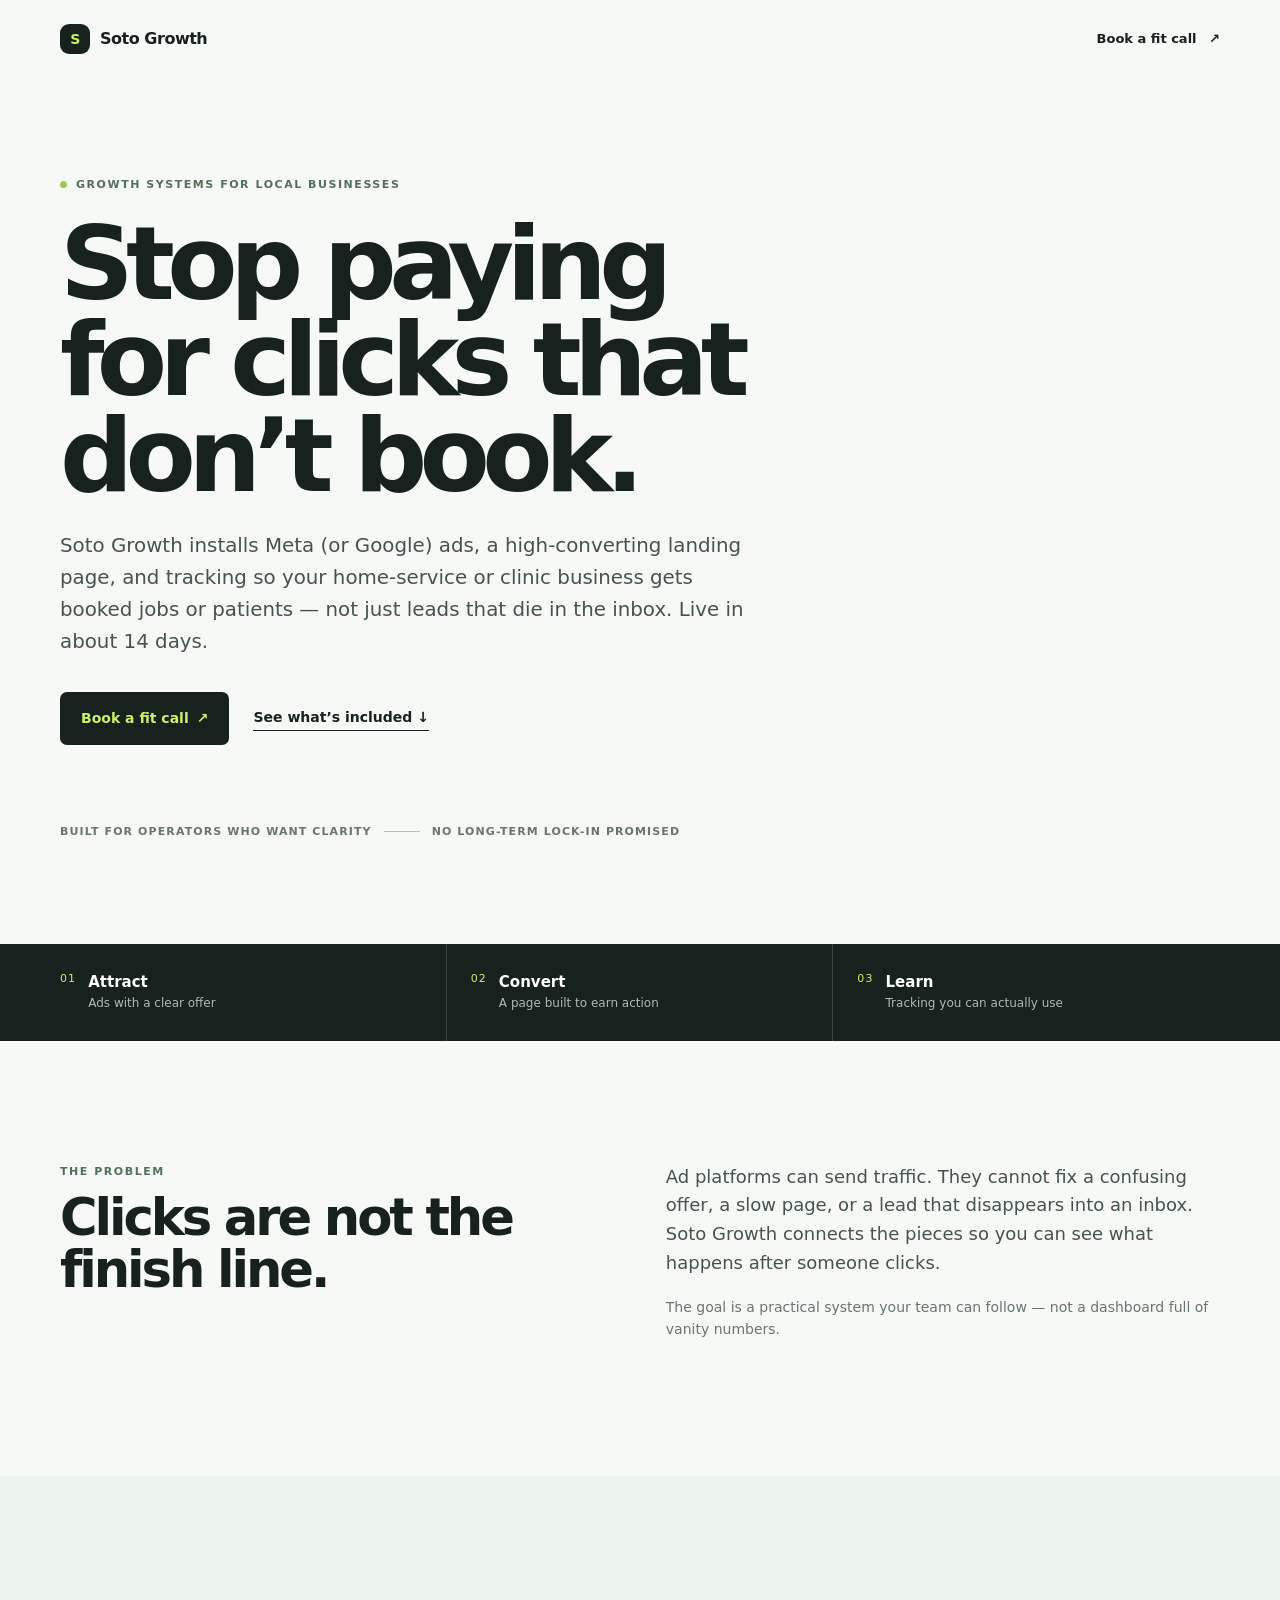
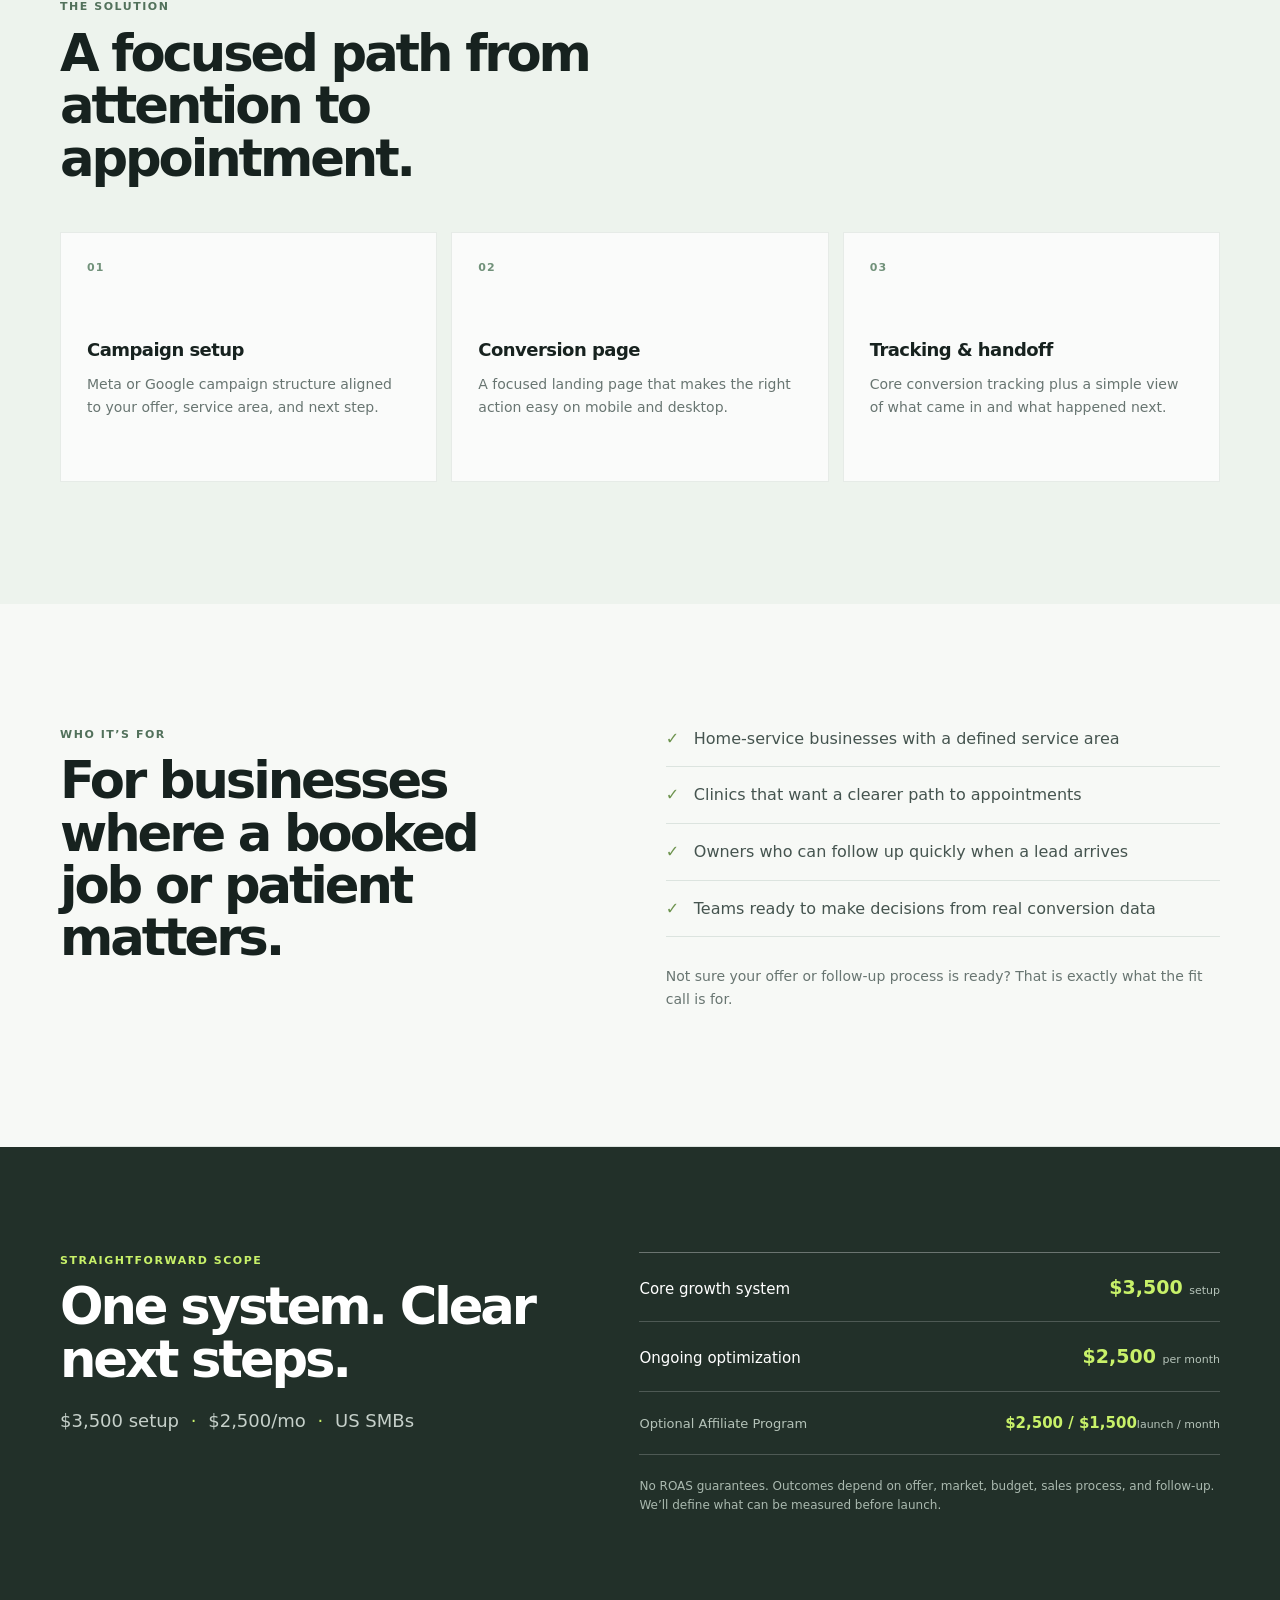
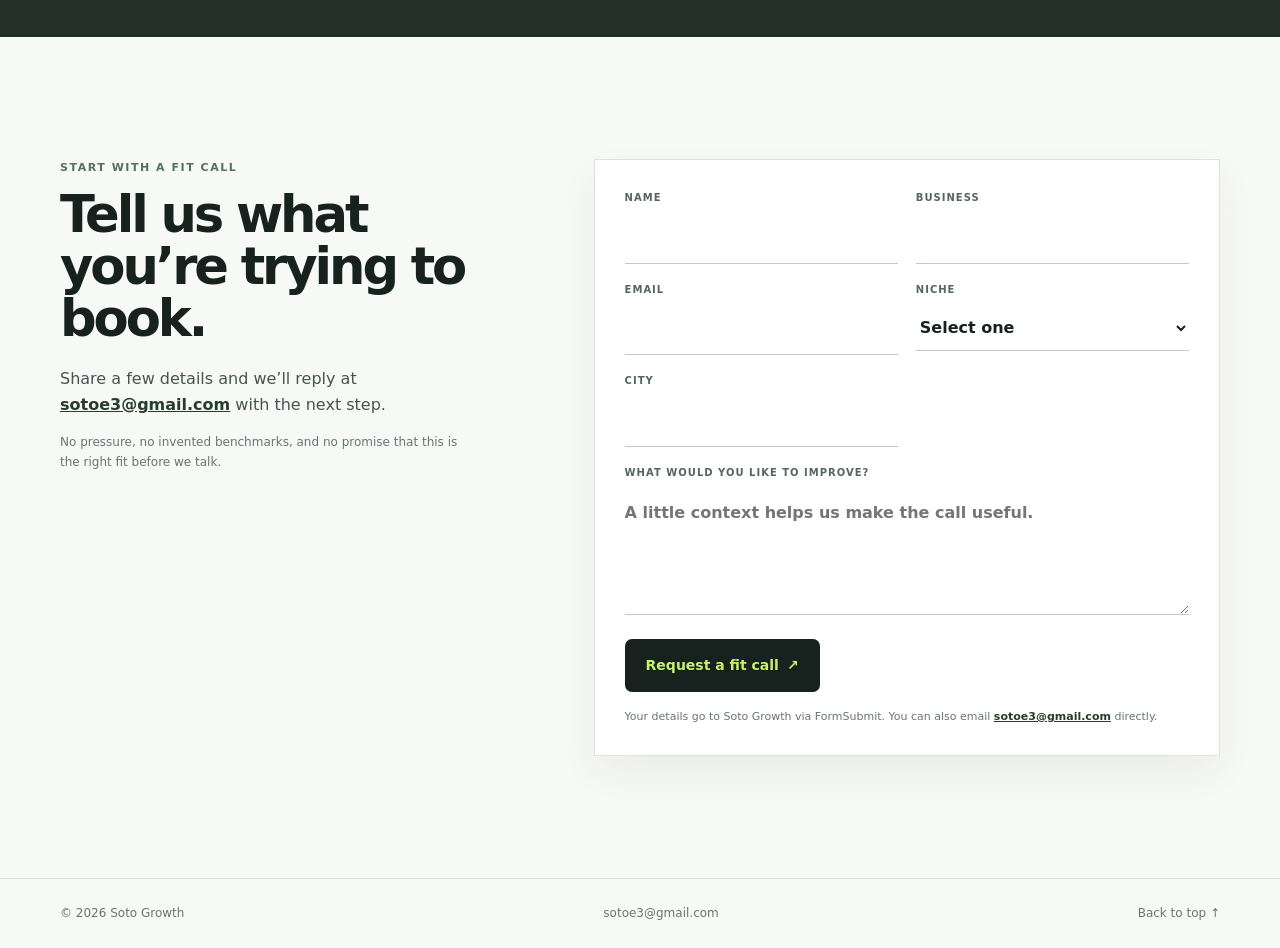
==== index.html @ f2f3fac4 "Publish site from repository root" ====
<!doctype html>
<html lang="en">
<head>
  <meta charset="utf-8">
  <meta name="viewport" content="width=device-width, initial-scale=1">
  <meta name="description" content="Soto Growth installs ads, landing pages, and tracking for home-service and clinic businesses.">
  <title>Soto Growth — Booked jobs, not dead leads</title>
  <link rel="stylesheet" href="styles.css">
</head>
<body>
  <header class="site-header">
    <a class="brand" href="#top" aria-label="Soto Growth home">
      <span class="brand-mark">S</span>
      <span>Soto Growth</span>
    </a>
    <a class="header-link" href="#fit-call">Book a fit call <span aria-hidden="true">↗</span></a>
  </header>

  <main id="top">
    <section class="hero wrap">
      <div class="eyebrow"><span class="eyebrow-dot"></span> Growth systems for local businesses</div>
      <h1>Stop paying for clicks that don’t book.</h1>
      <p class="hero-copy">Soto Growth installs Meta (or Google) ads, a high-converting landing page, and tracking so your home-service or clinic business gets booked jobs or patients — not just leads that die in the inbox. Live in about 14 days.</p>
      <div class="hero-actions">
        <a class="button button-primary" href="#fit-call">Book a fit call <span aria-hidden="true">↗</span></a>
        <a class="text-link" href="#how-it-works">See what’s included <span aria-hidden="true">↓</span></a>
      </div>
      <div class="trust-line"><span>Built for operators who want clarity</span><span class="line"></span><span>No long-term lock-in promised</span></div>
    </section>

    <section class="signal-band" aria-label="Soto Growth approach">
      <div class="wrap signal-grid">
        <div><span class="signal-number">01</span><strong>Attract</strong><span>Ads with a clear offer</span></div>
        <div><span class="signal-number">02</span><strong>Convert</strong><span>A page built to earn action</span></div>
        <div><span class="signal-number">03</span><strong>Learn</strong><span>Tracking you can actually use</span></div>
      </div>
    </section>

    <section class="section wrap two-col" id="how-it-works">
      <div>
        <p class="kicker">The problem</p>
        <h2>Clicks are not the finish line.</h2>
      </div>
      <div class="section-copy">
        <p>Ad platforms can send traffic. They cannot fix a confusing offer, a slow page, or a lead that disappears into an inbox. Soto Growth connects the pieces so you can see what happens after someone clicks.</p>
        <p class="muted">The goal is a practical system your team can follow — not a dashboard full of vanity numbers.</p>
      </div>
    </section>

    <section class="section section-tint">
      <div class="wrap">
        <p class="kicker">The solution</p>
        <h2>A focused path from attention to appointment.</h2>
        <div class="cards">
          <article class="card"><span class="card-index">01</span><h3>Campaign setup</h3><p>Meta or Google campaign structure aligned to your offer, service area, and next step.</p></article>
          <article class="card"><span class="card-index">02</span><h3>Conversion page</h3><p>A focused landing page that makes the right action easy on mobile and desktop.</p></article>
          <article class="card"><span class="card-index">03</span><h3>Tracking & handoff</h3><p>Core conversion tracking plus a simple view of what came in and what happened next.</p></article>
        </div>
      </div>
    </section>

    <section class="section wrap two-col who-section">
      <div>
        <p class="kicker">Who it’s for</p>
        <h2>For businesses where a booked job or patient matters.</h2>
      </div>
      <div class="section-copy">
        <ul class="check-list">
          <li>Home-service businesses with a defined service area</li>
          <li>Clinics that want a clearer path to appointments</li>
          <li>Owners who can follow up quickly when a lead arrives</li>
          <li>Teams ready to make decisions from real conversion data</li>
        </ul>
        <p class="muted">Not sure your offer or follow-up process is ready? That is exactly what the fit call is for.</p>
      </div>
    </section>

    <section class="section pricing-section">
      <div class="wrap pricing-layout">
        <div>
          <p class="kicker">Straightforward scope</p>
          <h2>One system. Clear next steps.</h2>
          <p class="section-copy">$3,500 setup <span class="dot-separator">·</span> $2,500/mo <span class="dot-separator">·</span> US SMBs</p>
        </div>
        <div class="price-card">
          <div class="price-row"><span>Core growth system</span><strong>$3,500 <small>setup</small></strong></div>
          <div class="price-row"><span>Ongoing optimization</span><strong>$2,500 <small>per month</small></strong></div>
          <div class="price-row optional"><span>Optional Affiliate Program</span><strong>$2,500 / $1,500<small>launch / month</small></strong></div>
          <p class="fine-print">No ROAS guarantees. Outcomes depend on offer, market, budget, sales process, and follow-up. We’ll define what can be measured before launch.</p>
        </div>
      </div>
    </section>

    <section class="section wrap fit-section" id="fit-call">
      <div class="fit-intro">
        <p class="kicker">Start with a fit call</p>
        <h2>Tell us what you’re trying to book.</h2>
        <p>Share a few details and we’ll reply at <a href="mailto:sotoe3@gmail.com">sotoe3@gmail.com</a> with the next step.</p>
        <p class="muted small">No pressure, no invented benchmarks, and no promise that this is the right fit before we talk.</p>
      </div>
      <form class="fit-form" action="https://formsubmit.co/sotoe3@gmail.com" method="POST">
        <input type="hidden" name="_subject" value="New Soto Growth fit-call request">
        <input type="hidden" name="_next" value="https://sotoe3.github.io/soto-growth/thanks.html">
        <input type="hidden" name="_template" value="table">
        <input type="text" name="_honey" tabindex="-1" autocomplete="off" class="honeypot" aria-hidden="true">
        <div class="field-grid">
          <label> name <input type="text" name="name" autocomplete="name" required></label>
          <label> business <input type="text" name="business" autocomplete="organization" required></label>
          <label> email <input type="email" name="email" autocomplete="email" required></label>
          <label> niche
            <select name="niche" required>
              <option value="" selected disabled>Select one</option>
              <option>Home services</option>
              <option>Clinic</option>
              <option>Other</option>
            </select>
          </label>
          <label> city <input type="text" name="city" autocomplete="address-level2" required></label>
          <label class="full-width"> what would you like to improve? <textarea name="notes" rows="4" placeholder="A little context helps us make the call useful."></textarea></label>
        </div>
        <button class="button button-primary" type="submit">Request a fit call <span aria-hidden="true">↗</span></button>
        <p class="form-note">Your details go to Soto Growth via FormSubmit. You can also email <a href="mailto:sotoe3@gmail.com">sotoe3@gmail.com</a> directly.</p>
      </form>
    </section>
  </main>

  <footer class="site-footer">
    <div class="wrap footer-inner"><span>© 2026 Soto Growth</span><a href="mailto:sotoe3@gmail.com">sotoe3@gmail.com</a><a href="#top">Back to top ↑</a></div>
  </footer>
</body>
</html>
---- styles.css ----
:root {
  --ink: #17221f;
  --muted: #687571;
  --line: #dce4df;
  --paper: #f7f9f6;
  --white: #ffffff;
  --accent: #c8f169;
  --accent-deep: #263e29;
  --tint: #edf3ed;
  --max: 1160px;
}
* { box-sizing: border-box; }
html { scroll-behavior: smooth; }
body { margin: 0; color: var(--ink); background: var(--paper); font-family: Inter, ui-sans-serif, system-ui, -apple-system, BlinkMacSystemFont, "Segoe UI", sans-serif; font-size: 16px; line-height: 1.6; }
a { color: inherit; }
.wrap { width: min(calc(100% - 40px), var(--max)); margin-inline: auto; }
.site-header { width: min(calc(100% - 40px), var(--max)); margin: 0 auto; height: 78px; display: flex; justify-content: space-between; align-items: center; }
.brand { display: inline-flex; align-items: center; gap: 10px; font-weight: 750; letter-spacing: -.03em; text-decoration: none; }
.brand-mark { display: grid; place-items: center; width: 30px; height: 30px; border-radius: 9px; background: var(--ink); color: var(--accent); font-size: 14px; font-weight: 800; }
.header-link { font-size: 13px; font-weight: 700; text-decoration: none; }
.header-link span, .button span { margin-left: 8px; }
.hero { padding: 92px 0 104px; }
.eyebrow, .kicker { color: #52715b; text-transform: uppercase; letter-spacing: .14em; font-size: 11px; font-weight: 800; }
.eyebrow { display: inline-flex; align-items: center; gap: 9px; }
.eyebrow-dot { width: 7px; height: 7px; border-radius: 50%; background: #a0c65b; }
h1, h2, h3, p { margin-top: 0; }
h1 { max-width: 750px; margin: 20px 0 26px; font-size: clamp(3rem, 8vw, 6.7rem); line-height: .94; letter-spacing: -.075em; font-weight: 760; }
h2 { max-width: 610px; margin-bottom: 22px; font-size: clamp(2rem, 4vw, 3.7rem); line-height: 1.02; letter-spacing: -.06em; font-weight: 730; }
h3 { margin-bottom: 8px; font-size: 18px; letter-spacing: -.03em; }
.hero-copy { max-width: 690px; color: #45544f; font-size: clamp(1.05rem, 2vw, 1.24rem); line-height: 1.6; }
.hero-actions { display: flex; align-items: center; flex-wrap: wrap; gap: 24px; margin-top: 35px; }
.button { display: inline-flex; align-items: center; justify-content: center; border: 0; border-radius: 7px; padding: 15px 21px; cursor: pointer; font: inherit; font-size: 14px; font-weight: 800; text-decoration: none; transition: transform .18s ease, box-shadow .18s ease; }
.button:hover { transform: translateY(-2px); box-shadow: 0 8px 20px rgba(23,34,31,.12); }
.button-primary { background: var(--ink); color: var(--accent); }
.text-link { font-size: 14px; font-weight: 700; text-decoration: none; border-bottom: 1px solid var(--ink); padding-bottom: 2px; }
.trust-line { display: flex; align-items: center; gap: 12px; margin-top: 78px; color: var(--muted); font-size: 11px; text-transform: uppercase; letter-spacing: .1em; font-weight: 700; }
.line { width: 36px; height: 1px; background: #b6c2bb; }
.signal-band { background: var(--ink); color: var(--white); }
.signal-grid { display: grid; grid-template-columns: repeat(3, 1fr); }
.signal-grid > div { display: grid; grid-template-columns: auto 1fr; column-gap: 12px; padding: 26px 20px 27px 0; border-right: 1px solid rgba(255,255,255,.16); }
.signal-grid > div + div { padding-left: 24px; }
.signal-grid > div:last-child { border-right: 0; }
.signal-number { grid-row: span 2; color: var(--accent); font-size: 11px; letter-spacing: .1em; }
.signal-grid strong { font-size: 15px; }
.signal-grid div span:last-child { color: #aebbb4; font-size: 12px; }
.section { padding-top: 122px; padding-bottom: 122px; }
.two-col { display: grid; grid-template-columns: minmax(0, .95fr) minmax(0, 1.05fr); gap: 9%; }
.section-copy { color: #45544f; font-size: 18px; }
.section-copy .muted, .muted { color: var(--muted); font-size: 14px; }
.section-tint { background: var(--tint); }
.cards { display: grid; grid-template-columns: repeat(3, 1fr); gap: 14px; margin-top: 48px; }
.card { min-height: 250px; padding: 26px; background: rgba(255,255,255,.72); border: 1px solid rgba(82,113,91,.12); }
.card-index { display: block; margin-bottom: 60px; color: #71917a; font-size: 11px; font-weight: 800; letter-spacing: .1em; }
.card p { color: var(--muted); font-size: 14px; }
.who-section { border-bottom: 1px solid var(--line); }
.check-list { list-style: none; padding: 0; margin: 0 0 28px; }
.check-list li { position: relative; padding: 0 0 15px 28px; border-bottom: 1px solid var(--line); margin-bottom: 15px; font-size: 16px; }
.check-list li::before { content: "✓"; position: absolute; left: 0; color: #6d934e; font-weight: 800; }
.pricing-section { padding-top: 105px; background: #223029; color: var(--white); }
.pricing-layout { display: grid; grid-template-columns: .9fr 1.1fr; gap: 9%; align-items: start; }
.pricing-section .kicker { color: var(--accent); }
.pricing-section .section-copy { color: #c6d0ca; }
.dot-separator { color: var(--accent); padding-inline: 6px; }
.price-card { border-top: 1px solid rgba(255,255,255,.33); }
.price-row { display: flex; justify-content: space-between; align-items: baseline; gap: 20px; padding: 19px 0; border-bottom: 1px solid rgba(255,255,255,.2); font-size: 15px; }
.price-row strong { color: var(--accent); font-size: 19px; white-space: nowrap; }
.price-row small { color: #b5c3b9; font-size: 11px; font-weight: 500; }
.price-row.optional { color: #b5c3b9; font-size: 13px; }
.price-row.optional strong { font-size: 15px; }
.fine-print { margin: 22px 0 0; color: #aab9af; font-size: 12px; }
.fit-section { display: grid; grid-template-columns: .8fr 1.2fr; gap: 10%; }
.fit-intro p:not(.kicker):not(.muted) { color: #45544f; }
.fit-intro a, .fit-form a { color: var(--accent-deep); font-weight: 700; }
.fit-form { padding: 30px; background: var(--white); border: 1px solid var(--line); box-shadow: 0 16px 35px rgba(29,48,37,.06); }
.field-grid { display: grid; grid-template-columns: 1fr 1fr; gap: 18px; margin-bottom: 24px; }
label { color: #56655e; text-transform: uppercase; letter-spacing: .1em; font-size: 10px; font-weight: 800; }
input, select, textarea { display: block; width: 100%; margin-top: 7px; padding: 12px 0; border: 0; border-bottom: 1px solid #bfcac1; border-radius: 0; outline: 0; background: transparent; color: var(--ink); font: inherit; font-size: 16px; text-transform: none; letter-spacing: normal; }
textarea { resize: vertical; }
input:focus, select:focus, textarea:focus { border-color: #567b5c; box-shadow: 0 1px 0 #567b5c; }
.full-width { grid-column: 1 / -1; }
.honeypot { position: absolute; left: -9999px; width: 1px; height: 1px; opacity: 0; }
.form-note { margin: 16px 0 0; color: var(--muted); font-size: 11px; }
.site-footer { border-top: 1px solid var(--line); padding: 25px 0; color: var(--muted); font-size: 12px; }
.footer-inner { display: flex; justify-content: space-between; gap: 20px; }
.footer-inner a { text-decoration: none; }
.small { font-size: 12px !important; }
@media (max-width: 720px) {
  .wrap, .site-header { width: min(calc(100% - 30px), var(--max)); }
  .site-header { height: 68px; }
  .header-link { font-size: 12px; }
  .hero { padding: 70px 0 76px; }
  h1 { font-size: clamp(3.3rem, 16vw, 5rem); }
  .trust-line { margin-top: 58px; flex-wrap: wrap; }
  .signal-grid { grid-template-columns: 1fr; }
  .signal-grid > div, .signal-grid > div + div { padding: 19px 0; border-right: 0; border-bottom: 1px solid rgba(255,255,255,.16); }
  .signal-grid > div:last-child { border-bottom: 0; }
  .section { padding-top: 80px; padding-bottom: 80px; }
  .two-col, .pricing-layout, .fit-section { grid-template-columns: 1fr; gap: 36px; }
  .cards { grid-template-columns: 1fr; margin-top: 32px; }
  .card { min-height: auto; }
  .card-index { margin-bottom: 28px; }
  .pricing-section { padding-top: 80px; }
  .fit-form { padding: 22px 18px; }
  .field-grid { grid-template-columns: 1fr; gap: 16px; }
  .full-width { grid-column: auto; }
  .footer-inner { flex-wrap: wrap; }
}
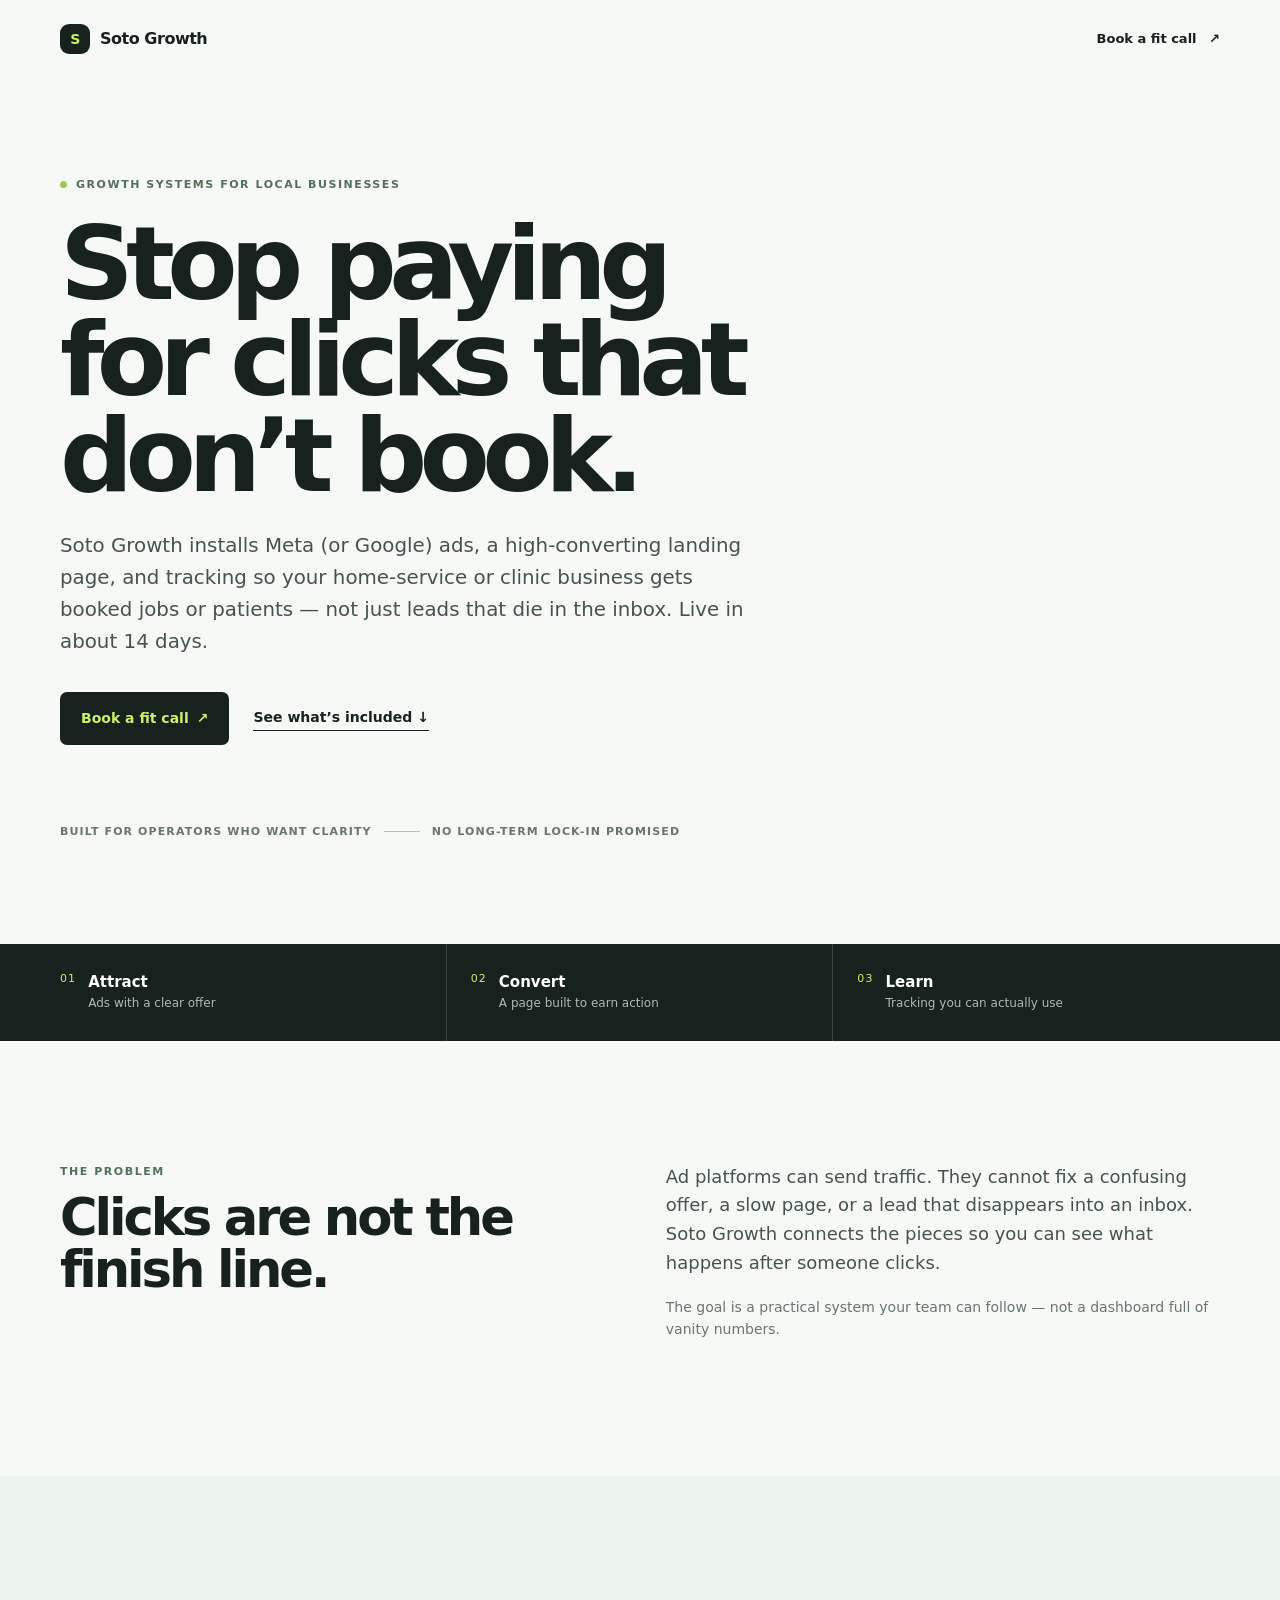
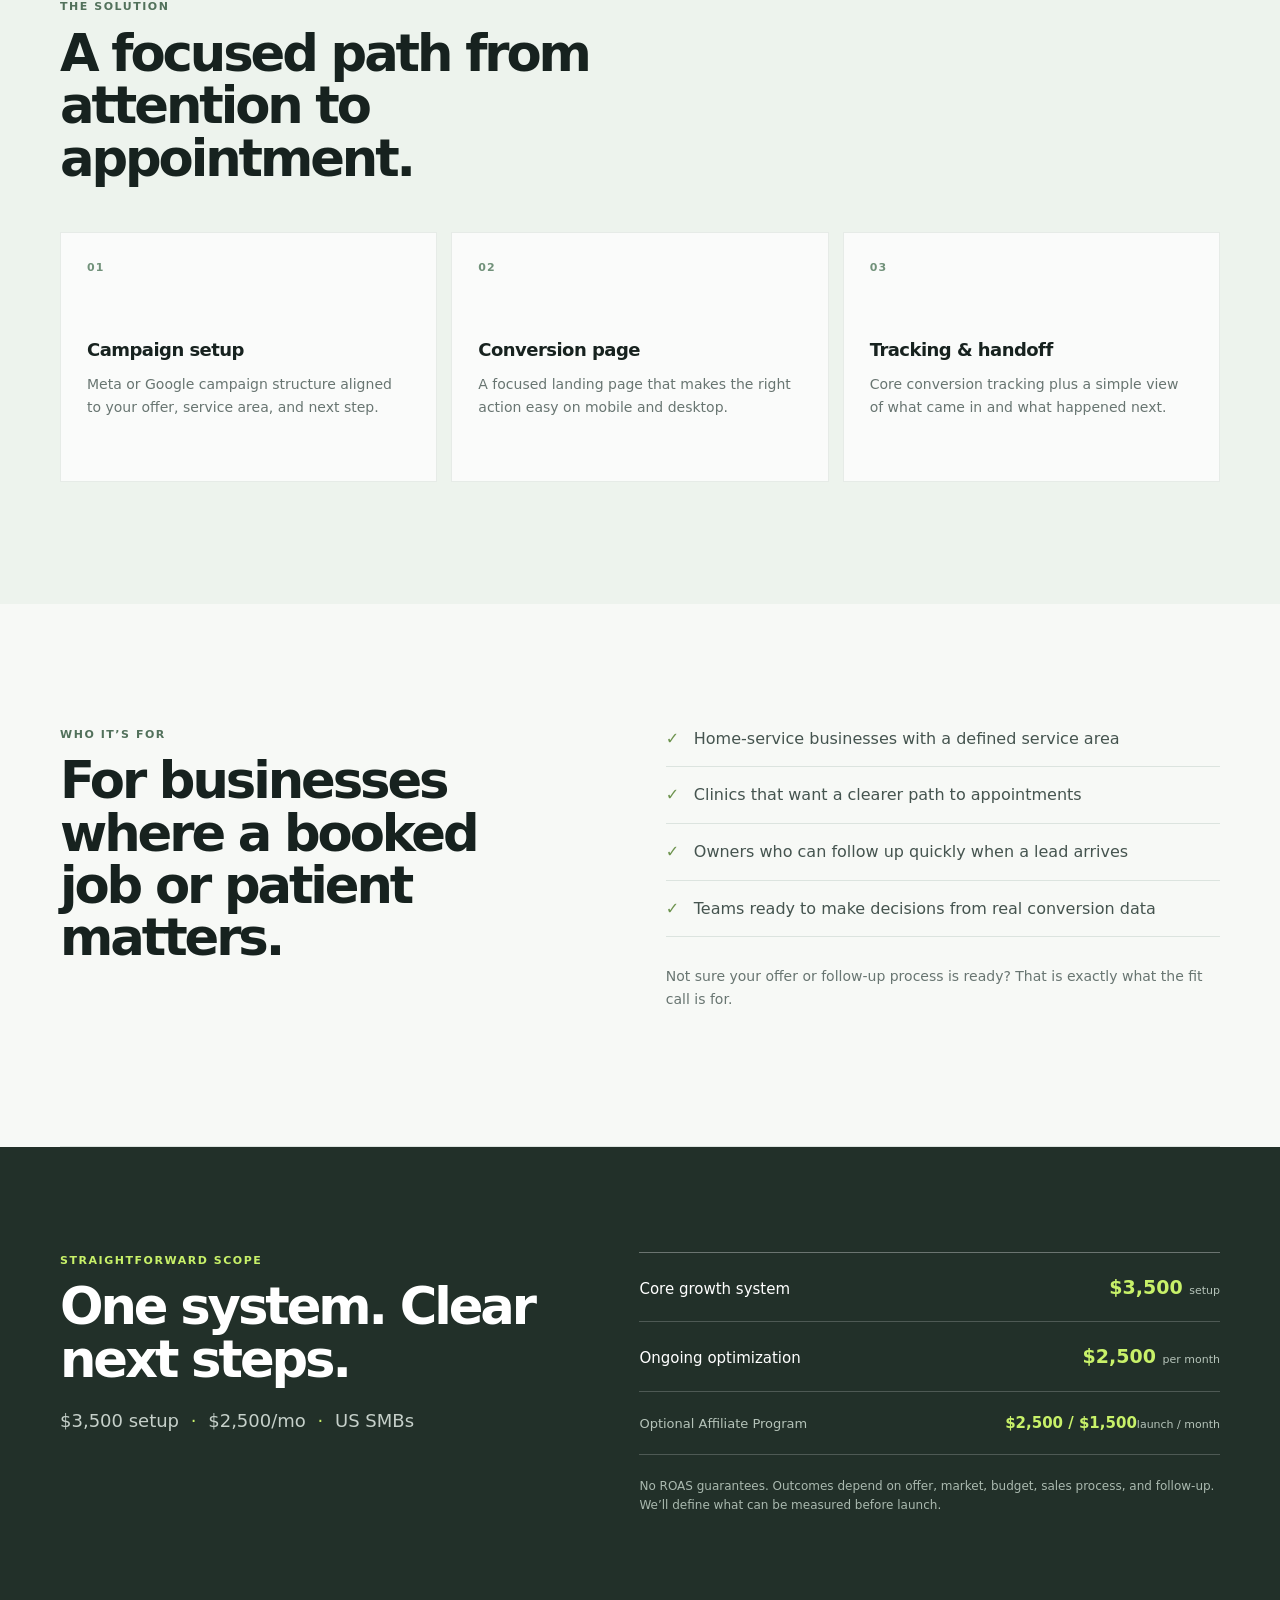
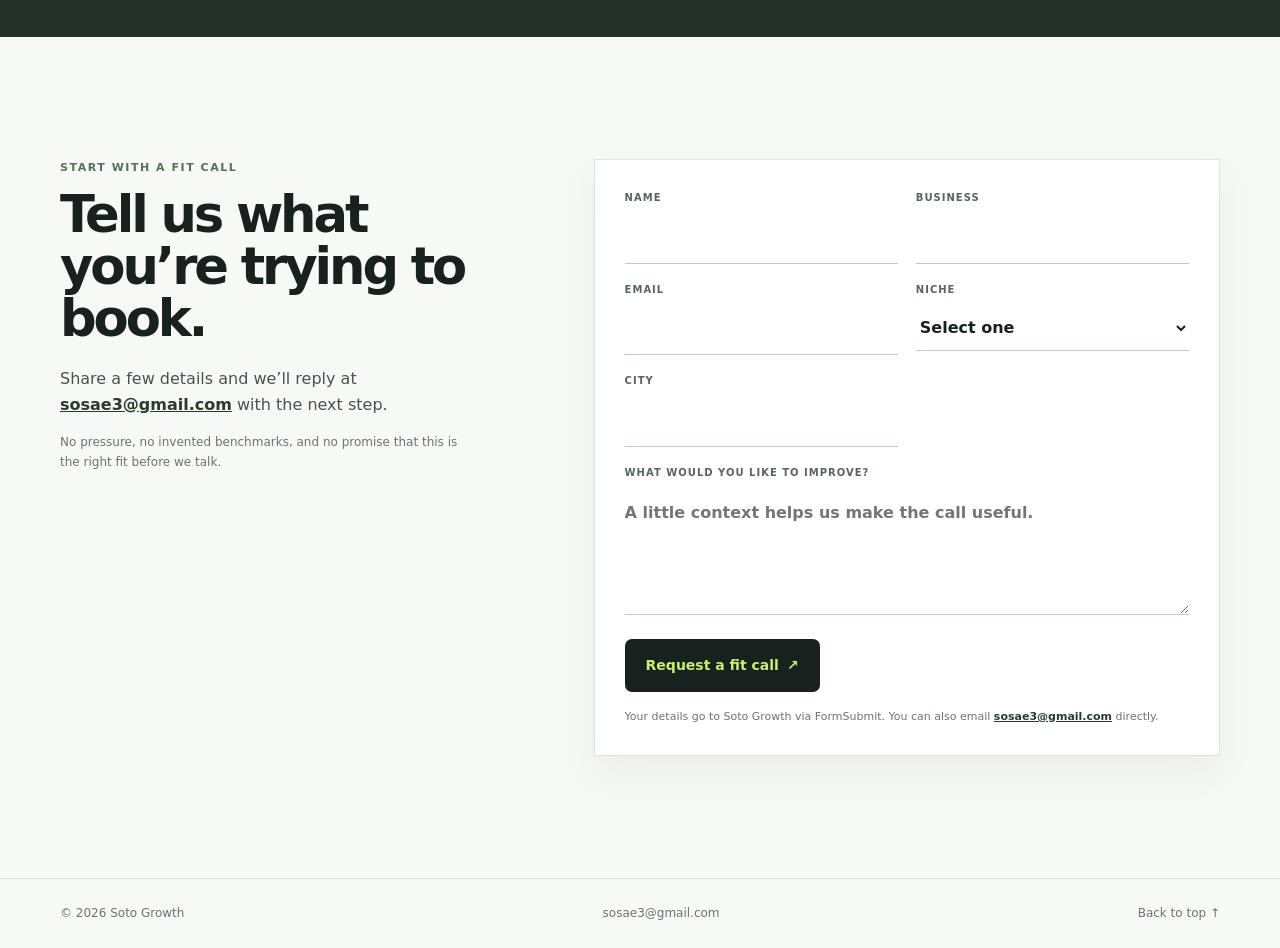
==== commit 597a3d06: "Switch contact and form to sosae3@gmail.com" ====
--- a/index.html
+++ b/index.html
@@ -95,10 +95,10 @@
       <div class="fit-intro">
         <p class="kicker">Start with a fit call</p>
         <h2>Tell us what you’re trying to book.</h2>
-        <p>Share a few details and we’ll reply at <a href="mailto:sotoe3@gmail.com">sotoe3@gmail.com</a> with the next step.</p>
+        <p>Share a few details and we’ll reply at <a href="mailto:sosae3@gmail.com">sosae3@gmail.com</a> with the next step.</p>
         <p class="muted small">No pressure, no invented benchmarks, and no promise that this is the right fit before we talk.</p>
       </div>
-      <form class="fit-form" action="https://formsubmit.co/sotoe3@gmail.com" method="POST">
+      <form class="fit-form" action="https://formsubmit.co/sosae3@gmail.com" method="POST">
         <input type="hidden" name="_subject" value="New Soto Growth fit-call request">
         <input type="hidden" name="_next" value="https://sotoe3.github.io/soto-growth/thanks.html">
         <input type="hidden" name="_template" value="table">
@@ -119,13 +119,13 @@
           <label class="full-width"> what would you like to improve? <textarea name="notes" rows="4" placeholder="A little context helps us make the call useful."></textarea></label>
         </div>
         <button class="button button-primary" type="submit">Request a fit call <span aria-hidden="true">↗</span></button>
-        <p class="form-note">Your details go to Soto Growth via FormSubmit. You can also email <a href="mailto:sotoe3@gmail.com">sotoe3@gmail.com</a> directly.</p>
+        <p class="form-note">Your details go to Soto Growth via FormSubmit. You can also email <a href="mailto:sosae3@gmail.com">sosae3@gmail.com</a> directly.</p>
       </form>
     </section>
   </main>
 
   <footer class="site-footer">
-    <div class="wrap footer-inner"><span>© 2026 Soto Growth</span><a href="mailto:sotoe3@gmail.com">sotoe3@gmail.com</a><a href="#top">Back to top ↑</a></div>
+    <div class="wrap footer-inner"><span>© 2026 Soto Growth</span><a href="mailto:sosae3@gmail.com">sosae3@gmail.com</a><a href="#top">Back to top ↑</a></div>
   </footer>
 </body>
 </html>
